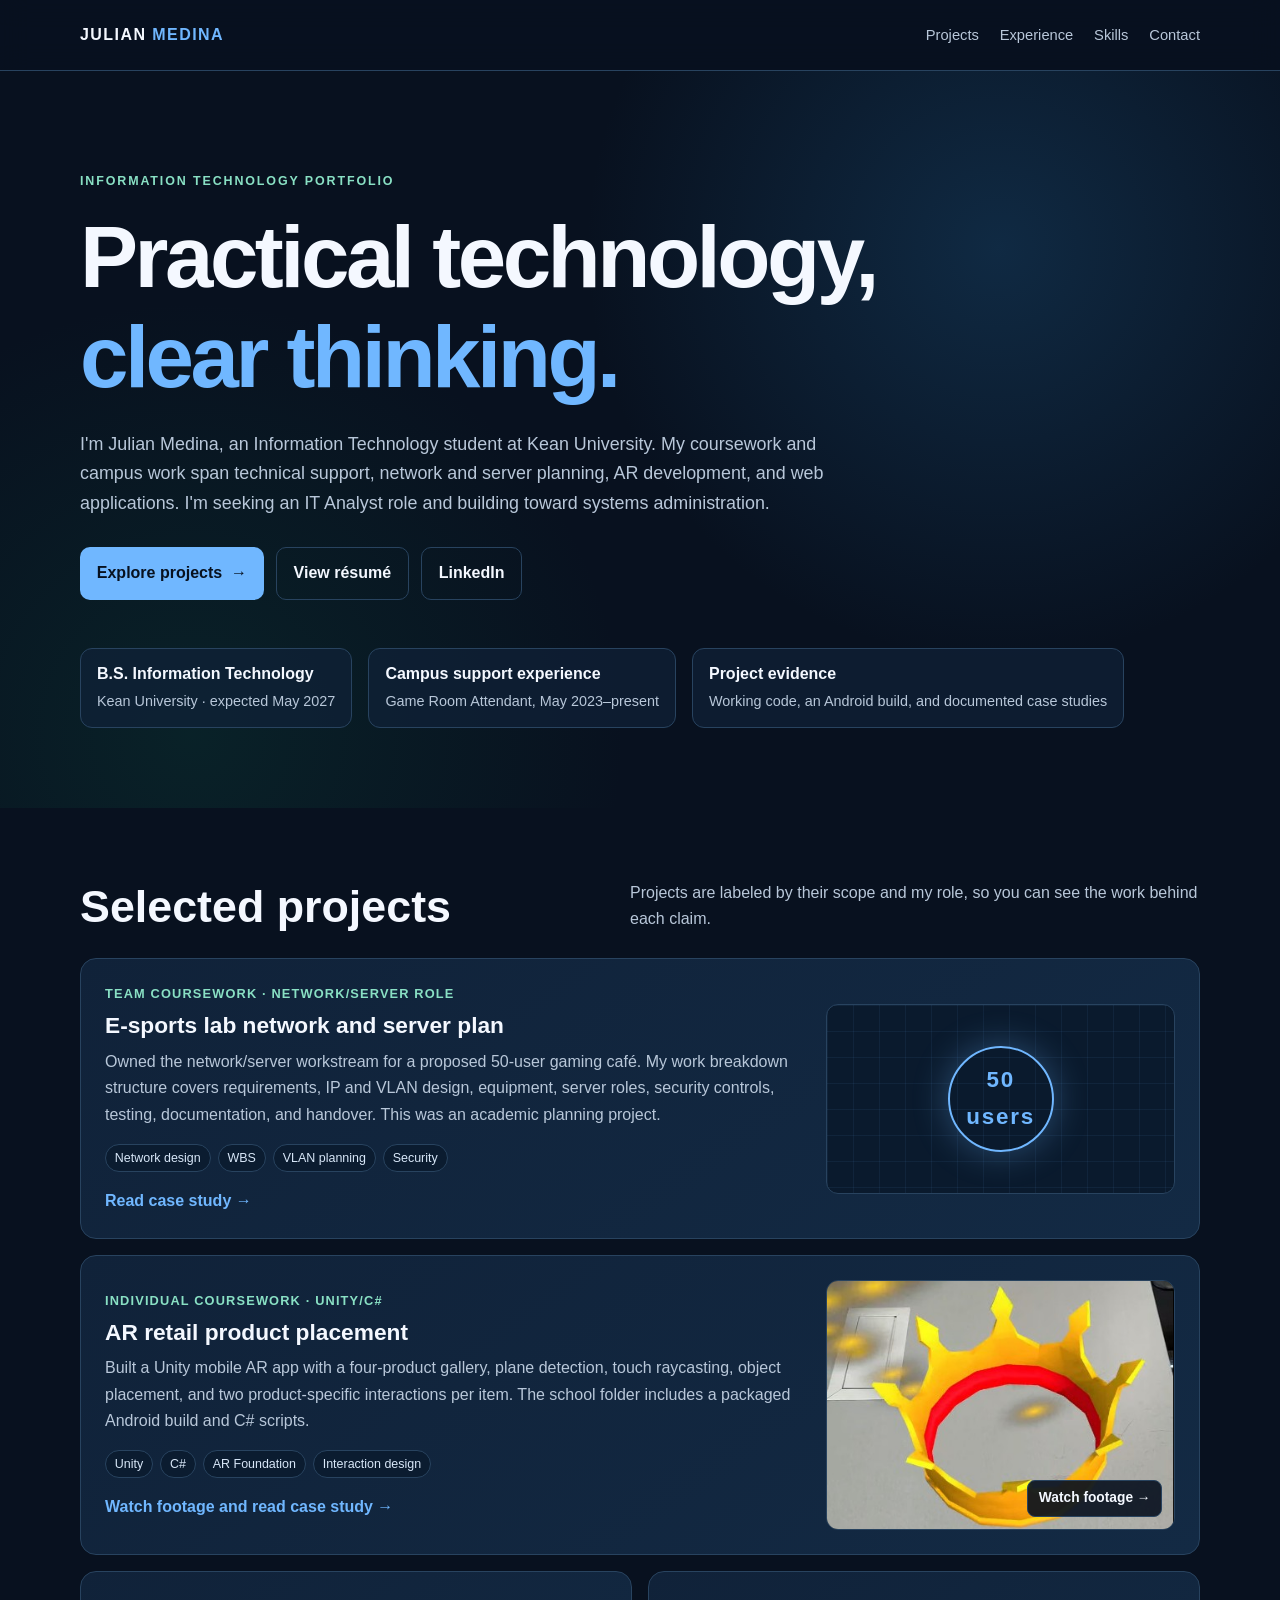
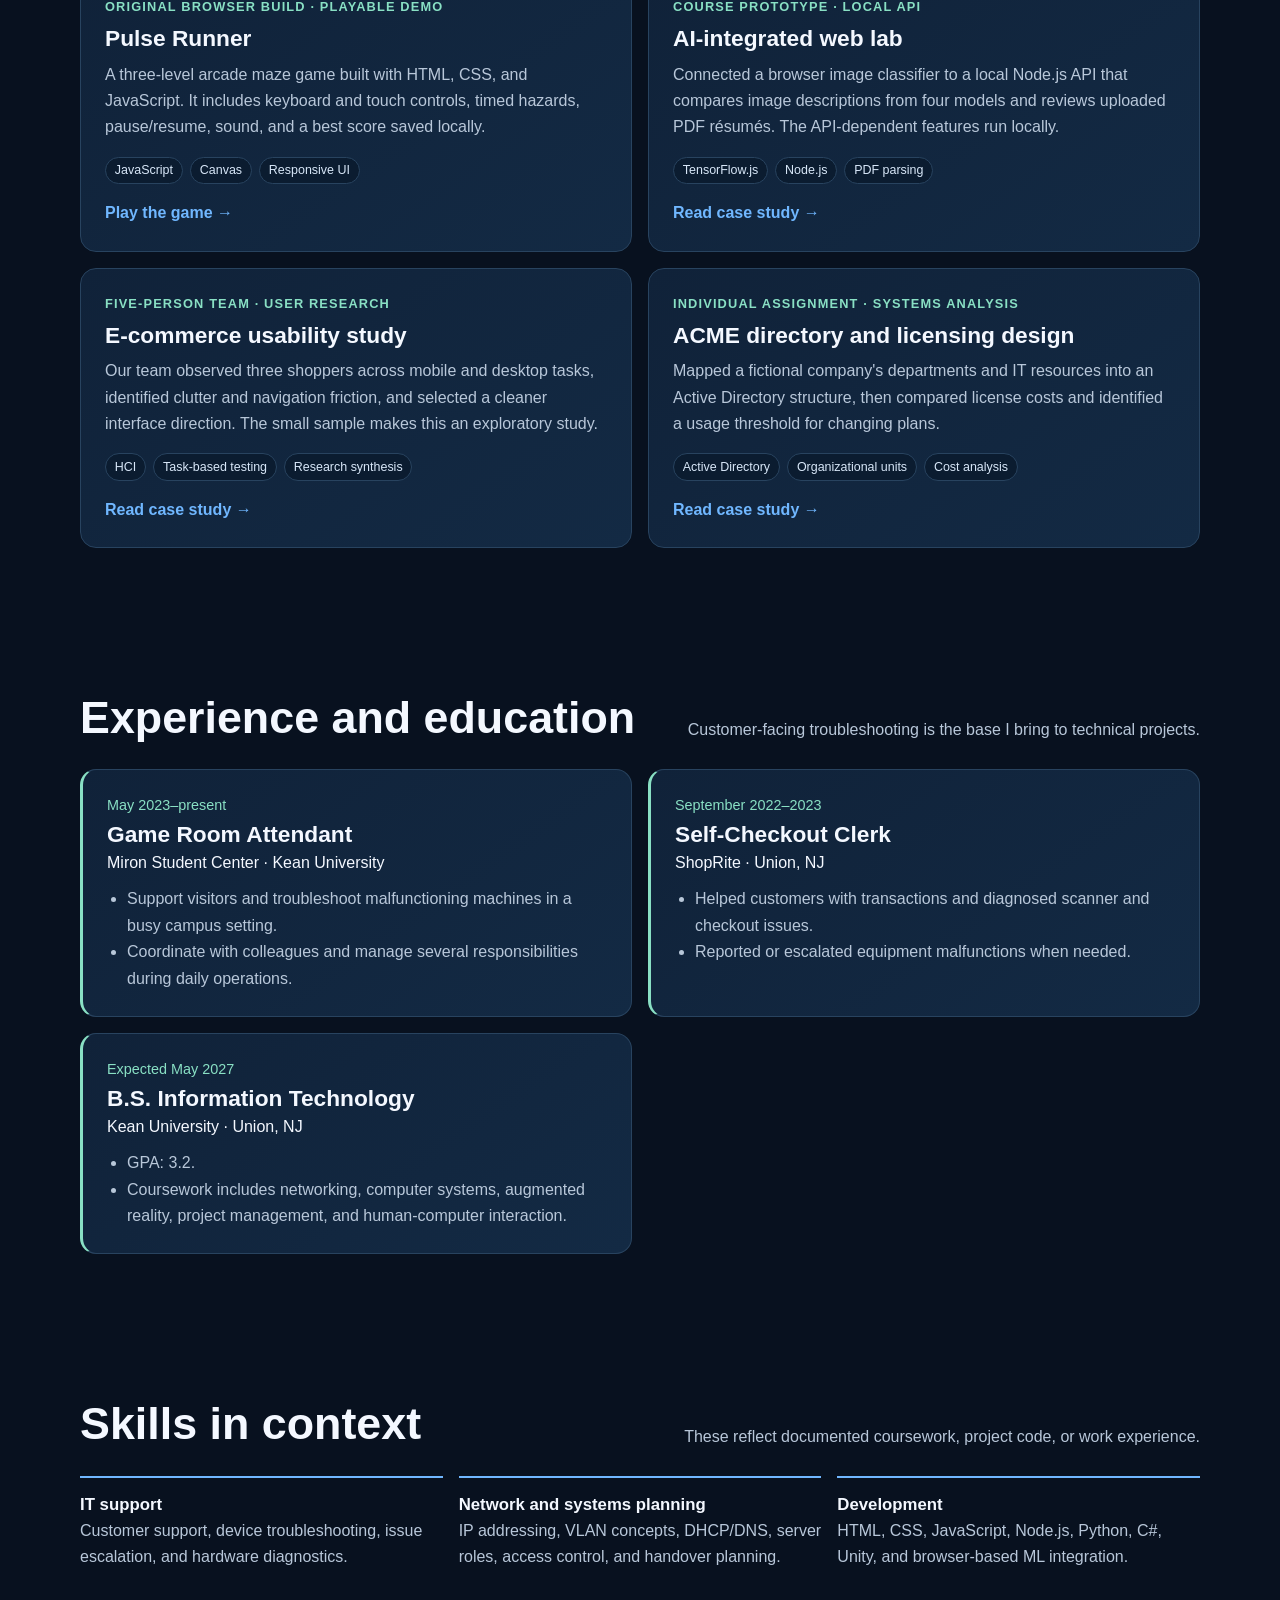
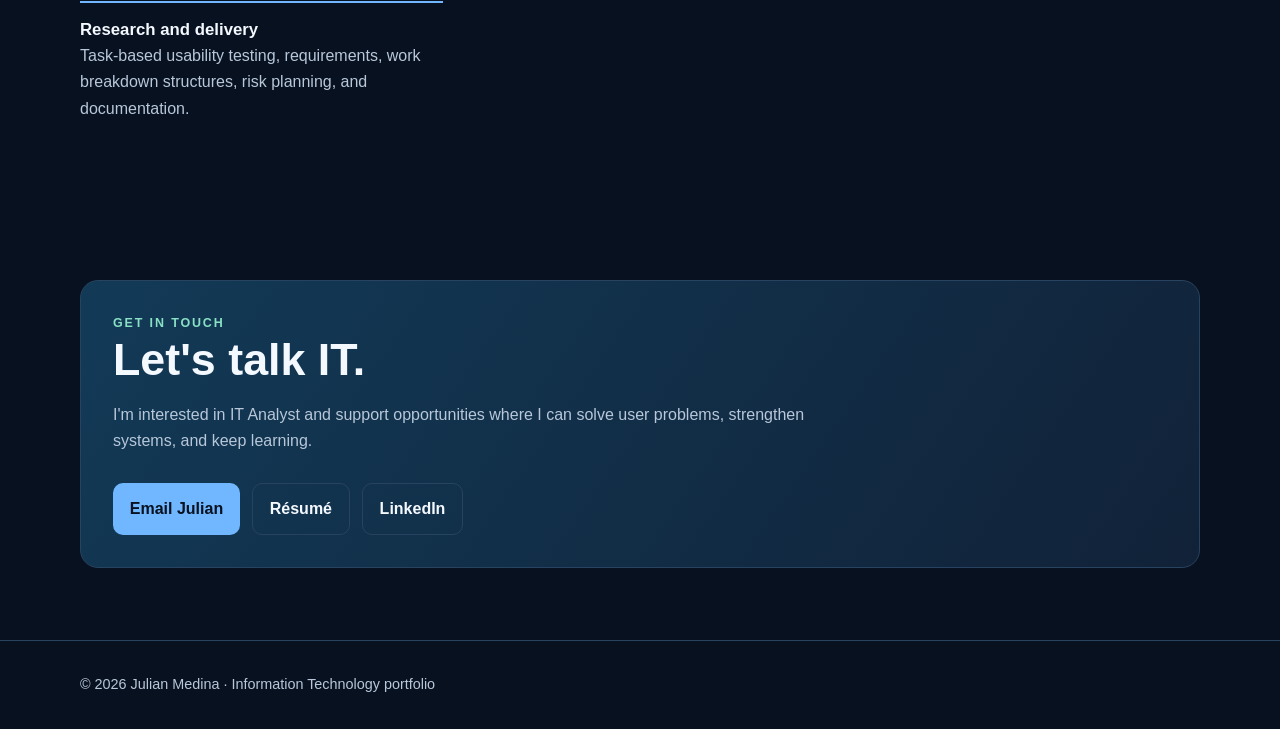
==== index.html @ b4d46b44 "Publish Julian Medina portfolio" ====
<!doctype html>
<html lang="en">
<head>
  <meta charset="utf-8">
  <meta name="viewport" content="width=device-width, initial-scale=1">
  <meta name="description" content="Julian Medina's IT portfolio: network and server planning, augmented reality, web development, AI prototypes, and user research.">
  <title>Julian Medina | IT Portfolio</title>
  <link rel="stylesheet" href="assets/site.css">
</head>
<body>
<a class="skip" href="#main">Skip to content</a>
<header class="site-header"><nav class="container nav" aria-label="Main navigation">
  <a class="brand" href="#top">JULIAN <span>MEDINA</span></a>
  <div class="nav-links"><a href="#projects">Projects</a><a href="#experience">Experience</a><a href="#skills">Skills</a><a href="#contact">Contact</a></div>
</nav></header>
<main id="main">
<div class="hero" id="top"><div class="container">
  <div class="eyebrow">Information Technology portfolio</div>
  <h1>Practical technology, <em>clear thinking.</em></h1>
  <p class="lead">I'm Julian Medina, an Information Technology student at Kean University. My coursework and campus work span technical support, network and server planning, AR development, and web applications. I'm seeking an IT Analyst role and building toward systems administration.</p>
  <div class="actions"><a class="button" href="#projects">Explore projects <span aria-hidden="true">→</span></a><a class="button secondary" href="Julian_Medina_Resume.pdf" target="_blank" rel="noopener">View résumé</a><a class="button secondary" href="https://www.linkedin.com/in/julian-medina-36a30a329" target="_blank" rel="noopener noreferrer">LinkedIn</a></div>
  <div class="hero-facts"><div class="fact"><strong>B.S. Information Technology</strong><span>Kean University · expected May 2027</span></div><div class="fact"><strong>Campus support experience</strong><span>Game Room Attendant, May 2023–present</span></div><div class="fact"><strong>Project evidence</strong><span>Working code, an Android build, and documented case studies</span></div></div>
</div></div>
<section id="projects"><div class="container">
  <div class="section-title"><h2>Selected projects</h2><p>Projects are labeled by their scope and my role, so you can see the work behind each claim.</p></div>
  <div class="grid">
    <article class="card featured"><div><div class="meta">Team coursework · Network/server role</div><h3><a href="projects/esports-lab.html">E-sports lab network and server plan</a></h3><p>Owned the network/server workstream for a proposed 50-user gaming café. My work breakdown structure covers requirements, IP and VLAN design, equipment, server roles, security controls, testing, documentation, and handover. This was an academic planning project.</p><div class="tags"><span class="tag">Network design</span><span class="tag">WBS</span><span class="tag">VLAN planning</span><span class="tag">Security</span></div><a class="card-link" href="projects/esports-lab.html">Read case study →</a></div><div class="feature-art" aria-hidden="true"><span>50<br>users</span></div></article>
    <article class="card featured"><div><div class="meta">Individual coursework · Unity/C#</div><h3><a href="projects/ar-retail.html">AR retail product placement</a></h3><p>Built a Unity mobile AR app with a four-product gallery, plane detection, touch raycasting, object placement, and two product-specific interactions per item. The school folder includes a packaged Android build and C# scripts.</p><div class="tags"><span class="tag">Unity</span><span class="tag">C#</span><span class="tag">AR Foundation</span><span class="tag">Interaction design</span></div><a class="card-link" href="projects/ar-retail.html">Watch footage and read case study →</a></div><a class="feature-poster" href="projects/ar-retail.html" aria-label="Watch footage of the AR retail app"><img src="assets/ar-retail-poster.jpg" alt="A crown visualized in AR on a real table"><span>Watch footage →</span></a></article>
    <article class="card"><div class="meta">Original browser build · Playable demo</div><h3><a href="projects/pulse-runner/index.html">Pulse Runner</a></h3><p>A three-level arcade maze game built with HTML, CSS, and JavaScript. It includes keyboard and touch controls, timed hazards, pause/resume, sound, and a best score saved locally.</p><div class="tags"><span class="tag">JavaScript</span><span class="tag">Canvas</span><span class="tag">Responsive UI</span></div><a class="card-link" href="projects/pulse-runner/index.html">Play the game →</a></article>
    <article class="card"><div class="meta">Course prototype · Local API</div><h3><a href="projects/ai-web-lab.html">AI-integrated web lab</a></h3><p>Connected a browser image classifier to a local Node.js API that compares image descriptions from four models and reviews uploaded PDF résumés. The API-dependent features run locally.</p><div class="tags"><span class="tag">TensorFlow.js</span><span class="tag">Node.js</span><span class="tag">PDF parsing</span></div><a class="card-link" href="projects/ai-web-lab.html">Read case study →</a></article>
    <article class="card"><div class="meta">Five-person team · User research</div><h3><a href="projects/hci-study.html">E-commerce usability study</a></h3><p>Our team observed three shoppers across mobile and desktop tasks, identified clutter and navigation friction, and selected a cleaner interface direction. The small sample makes this an exploratory study.</p><div class="tags"><span class="tag">HCI</span><span class="tag">Task-based testing</span><span class="tag">Research synthesis</span></div><a class="card-link" href="projects/hci-study.html">Read case study →</a></article>
    <article class="card"><div class="meta">Individual assignment · Systems analysis</div><h3><a href="projects/acme-directory.html">ACME directory and licensing design</a></h3><p>Mapped a fictional company's departments and IT resources into an Active Directory structure, then compared license costs and identified a usage threshold for changing plans.</p><div class="tags"><span class="tag">Active Directory</span><span class="tag">Organizational units</span><span class="tag">Cost analysis</span></div><a class="card-link" href="projects/acme-directory.html">Read case study →</a></article>
  </div>
</div></section>
<section id="experience"><div class="container"><div class="section-title"><h2>Experience and education</h2><p>Customer-facing troubleshooting is the base I bring to technical projects.</p></div><div class="experience">
  <div class="card"><div class="date">May 2023–present</div><h3>Game Room Attendant</h3><div>Miron Student Center · Kean University</div><ul><li>Support visitors and troubleshoot malfunctioning machines in a busy campus setting.</li><li>Coordinate with colleagues and manage several responsibilities during daily operations.</li></ul></div>
  <div class="card"><div class="date">September 2022–2023</div><h3>Self-Checkout Clerk</h3><div>ShopRite · Union, NJ</div><ul><li>Helped customers with transactions and diagnosed scanner and checkout issues.</li><li>Reported or escalated equipment malfunctions when needed.</li></ul></div>
  <div class="card"><div class="date">Expected May 2027</div><h3>B.S. Information Technology</h3><div>Kean University · Union, NJ</div><ul><li>GPA: 3.2.</li><li>Coursework includes networking, computer systems, augmented reality, project management, and human-computer interaction.</li></ul></div>
</div></div></section>
<section id="skills"><div class="container"><div class="section-title"><h2>Skills in context</h2><p>These reflect documented coursework, project code, or work experience.</p></div><div class="skills">
  <div class="skill"><h3>IT support</h3><p>Customer support, device troubleshooting, issue escalation, and hardware diagnostics.</p></div>
  <div class="skill"><h3>Network and systems planning</h3><p>IP addressing, VLAN concepts, DHCP/DNS, server roles, access control, and handover planning.</p></div>
  <div class="skill"><h3>Development</h3><p>HTML, CSS, JavaScript, Node.js, Python, C#, Unity, and browser-based ML integration.</p></div>
  <div class="skill"><h3>Research and delivery</h3><p>Task-based usability testing, requirements, work breakdown structures, risk planning, and documentation.</p></div>
</div></div></section>
<section id="contact"><div class="container"><div class="contact-panel"><div class="eyebrow">Get in touch</div><h2>Let's talk IT.</h2><p>I'm interested in IT Analyst and support opportunities where I can solve user problems, strengthen systems, and keep learning.</p><div class="actions"><a class="button" href="mailto:julu2517@gmail.com">Email Julian</a><a class="button secondary" href="Julian_Medina_Resume.pdf" target="_blank" rel="noopener">Résumé</a><a class="button secondary" href="https://www.linkedin.com/in/julian-medina-36a30a329" target="_blank" rel="noopener noreferrer">LinkedIn</a></div></div></div></section>
</main><footer><div class="container">© 2026 Julian Medina · Information Technology portfolio</div></footer>
</body></html>
---- assets/site.css ----
:root{--bg:#08111f;--panel:#102239;--panel2:#132a44;--ink:#f4f8ff;--muted:#b8c7d9;--line:#28435f;--blue:#70b7ff;--mint:#89e0c4;--gold:#f1c985}
*{box-sizing:border-box}
html{scroll-behavior:smooth}
body{margin:0;background:var(--bg);color:var(--ink);font:16px/1.65 Segoe UI,Arial,sans-serif}
a{color:var(--blue)}
a:hover{color:#b8dcff}
a:focus-visible,button:focus-visible{outline:3px solid var(--gold);outline-offset:3px}
.container{width:min(1120px,92%);margin:auto}
.skip{position:absolute;left:1rem;top:-4rem;background:var(--gold);color:#07111f;padding:.45rem .8rem;z-index:50}
.skip:focus{top:1rem}
.site-header{position:sticky;top:0;z-index:20;background:#08111feF;border-bottom:1px solid var(--line);backdrop-filter:blur(14px)}
.nav{display:flex;align-items:center;justify-content:space-between;gap:1.5rem;min-height:4.4rem}
.brand{color:var(--ink);text-decoration:none;font-weight:800;letter-spacing:.09em;white-space:nowrap}
.brand span{color:var(--blue)}
.nav-links{display:flex;gap:1.3rem;flex-wrap:wrap}
.nav-links a{color:var(--muted);font-size:.92rem;text-decoration:none}
.nav-links a:hover{color:var(--ink)}
.hero{padding:6.2rem 0 5rem;background:radial-gradient(circle at 78% 24%,#1b4f7966,transparent 36%),radial-gradient(circle at 15% 90%,#0d644c33,transparent 34%)}
.eyebrow{color:var(--mint);font-size:.78rem;font-weight:800;letter-spacing:.15em;text-transform:uppercase}
h1,h2,h3{line-height:1.15}
h1{font-size:clamp(2.8rem,6.8vw,5.8rem);letter-spacing:-.04em;max-width:900px;margin:1rem 0 1.4rem}
h1 em{font-style:normal;color:var(--blue)}
.lead{max-width:750px;color:var(--muted);font-size:1.12rem}
.actions{display:flex;gap:.75rem;flex-wrap:wrap;margin-top:1.8rem}
.button{display:inline-flex;align-items:center;gap:.55rem;background:var(--blue);color:#07111f;text-decoration:none;border-radius:10px;padding:.75rem 1.05rem;font-weight:800}
.button:hover{color:#07111f;background:#a6d4ff}
.button.secondary{background:transparent;border:1px solid var(--line);color:var(--ink)}
.button.secondary:hover{border-color:var(--blue);color:var(--ink)}
.hero-facts{display:flex;gap:1rem;flex-wrap:wrap;margin-top:3rem}
.fact{border:1px solid var(--line);border-radius:12px;padding:.8rem 1rem;background:#102239aa}
.fact strong{display:block}.fact span{color:var(--muted);font-size:.9rem}
section{padding:4.5rem 0}
.section-title{display:flex;justify-content:space-between;align-items:end;gap:1.3rem;margin-bottom:1.6rem}
h2{font-size:clamp(2rem,4vw,2.8rem);margin:0}
.section-title p{max-width:570px;color:var(--muted);margin:0}
.grid{display:grid;grid-template-columns:repeat(2,minmax(0,1fr));gap:1rem}
.card{background:linear-gradient(145deg,var(--panel),var(--panel2));border:1px solid var(--line);border-radius:16px;padding:1.5rem;min-width:0}
.card.featured{grid-column:span 2;display:grid;grid-template-columns:1.4fr .7fr;gap:1.5rem;align-items:center}
.card h3{font-size:1.42rem;margin:.5rem 0 .65rem}
.card h3 a{color:var(--ink);text-decoration:none}
.card h3 a:hover{color:var(--blue)}
.card p{color:var(--muted);margin:.5rem 0 1rem}
.meta{color:var(--mint);font-size:.8rem;text-transform:uppercase;letter-spacing:.09em;font-weight:800}
.tags{display:flex;gap:.45rem;flex-wrap:wrap;margin:.8rem 0 1rem}
.tag{border:1px solid var(--line);color:#d8e7f8;background:#0b1c30;border-radius:100px;padding:.15rem .55rem;font-size:.78rem}
.card-link{display:inline-block;font-weight:800;text-decoration:none}
.feature-art{border:1px solid var(--line);min-height:190px;border-radius:12px;background:linear-gradient(#70b7ff11 1px,transparent 1px),linear-gradient(90deg,#70b7ff11 1px,transparent 1px),#0a1a2d;background-size:26px 26px;display:grid;place-items:center;color:var(--blue);text-align:center;font-size:1.4rem;font-weight:900;letter-spacing:.08em;padding:1rem}
.feature-art span{border:2px solid var(--blue);border-radius:50%;width:106px;height:106px;display:grid;place-items:center;box-shadow:0 0 36px #70b7ff55}
.feature-poster{position:relative;display:block;height:250px;border:1px solid var(--line);border-radius:12px;overflow:hidden;background:#0a1a2d}
.feature-poster img{display:block;width:100%;height:100%;object-fit:cover;object-position:center 44%}
.feature-poster span{position:absolute;right:.75rem;bottom:.75rem;padding:.38rem .65rem;background:#08111fe8;border:1px solid var(--line);border-radius:8px;color:var(--ink);font-size:.86rem;font-weight:800}
.experience{display:grid;grid-template-columns:repeat(2,minmax(0,1fr));gap:1rem}
.experience .card{border-left:3px solid var(--mint)}
.experience h3{margin:.2rem 0}.experience .date{color:var(--mint);font-size:.9rem}
.experience ul{color:var(--muted);padding-left:1.25rem;margin:.6rem 0 0}
.skills{display:grid;grid-template-columns:repeat(3,minmax(0,1fr));gap:1rem}
.skill{border-top:2px solid var(--blue);padding:.9rem 0}
.skill h3{font-size:1.05rem;margin:.2rem 0}.skill p{color:var(--muted);margin:0}
.contact-panel{background:linear-gradient(125deg,#123a57,#112238);border:1px solid var(--line);border-radius:18px;padding:2rem}
.contact-panel p{color:var(--muted);max-width:700px}
footer{padding:2rem 0;border-top:1px solid var(--line);color:var(--muted);font-size:.9rem}
.page-hero{padding:4rem 0 2.7rem;background:radial-gradient(circle at 78% 20%,#1b4f7966,transparent 35%)}
.page-hero h1{font-size:clamp(2.5rem,5vw,4.6rem)}
.breadcrumbs{color:var(--muted);font-size:.85rem}.breadcrumbs a{color:var(--muted)}
.case-layout{display:grid;grid-template-columns:minmax(0,1.7fr) minmax(230px,.8fr);gap:1.3rem;align-items:start}
.prose{color:#d9e6f4}.prose h2{font-size:1.5rem;margin:2rem 0 .65rem}.prose h2:first-child{margin-top:0}.prose p{margin:.55rem 0 1rem}.prose ul,.prose ol{padding-left:1.3rem}.prose li{margin:.35rem 0}
.aside{position:sticky;top:5.5rem}.aside h2{font-size:1.1rem;margin:0 0 .8rem}.aside dl{margin:0}.aside dt{color:var(--mint);font-weight:700;font-size:.78rem;text-transform:uppercase;letter-spacing:.06em}.aside dd{margin:0 0 .9rem;color:var(--muted)}
.note{border-left:3px solid var(--gold);background:#382b1a77;padding:1rem 1.2rem;border-radius:0 10px 10px 0;color:#f3e5ca}
.video-figure{margin:0 0 2rem;padding:1rem;border:1px solid var(--line);border-radius:14px;background:var(--panel);text-align:center}
.video-figure video{display:block;width:min(100%,300px);height:auto;aspect-ratio:6/13;margin:auto;border-radius:8px;background:#07111f}
.video-figure figcaption{color:var(--muted);font-size:.88rem;margin-top:.7rem}
.flow{display:flex;gap:.4rem;flex-wrap:wrap;align-items:center;margin:1rem 0}.flow span{border:1px solid var(--line);background:var(--panel);padding:.55rem .75rem;border-radius:8px}.flow b{color:var(--mint)}
table{border-collapse:collapse;width:100%;margin:1rem 0;font-size:.94rem}th,td{border:1px solid var(--line);padding:.6rem .7rem;text-align:left;vertical-align:top}th{background:var(--panel2)}td{color:var(--muted)}
@media(max-width:800px){.nav{align-items:flex-start;flex-direction:column;padding:.8rem 0}.nav-links{gap:.75rem 1rem}.hero{padding:4.2rem 0 3.5rem}.grid,.experience,.skills,.case-layout{grid-template-columns:1fr}.card.featured{grid-column:auto;grid-template-columns:1fr}.section-title{display:block}.section-title p{margin-top:.6rem}.aside{position:static}}
@media(max-width:500px){.feature-art{min-height:140px}.card{padding:1.2rem}.contact-panel{padding:1.35rem}}
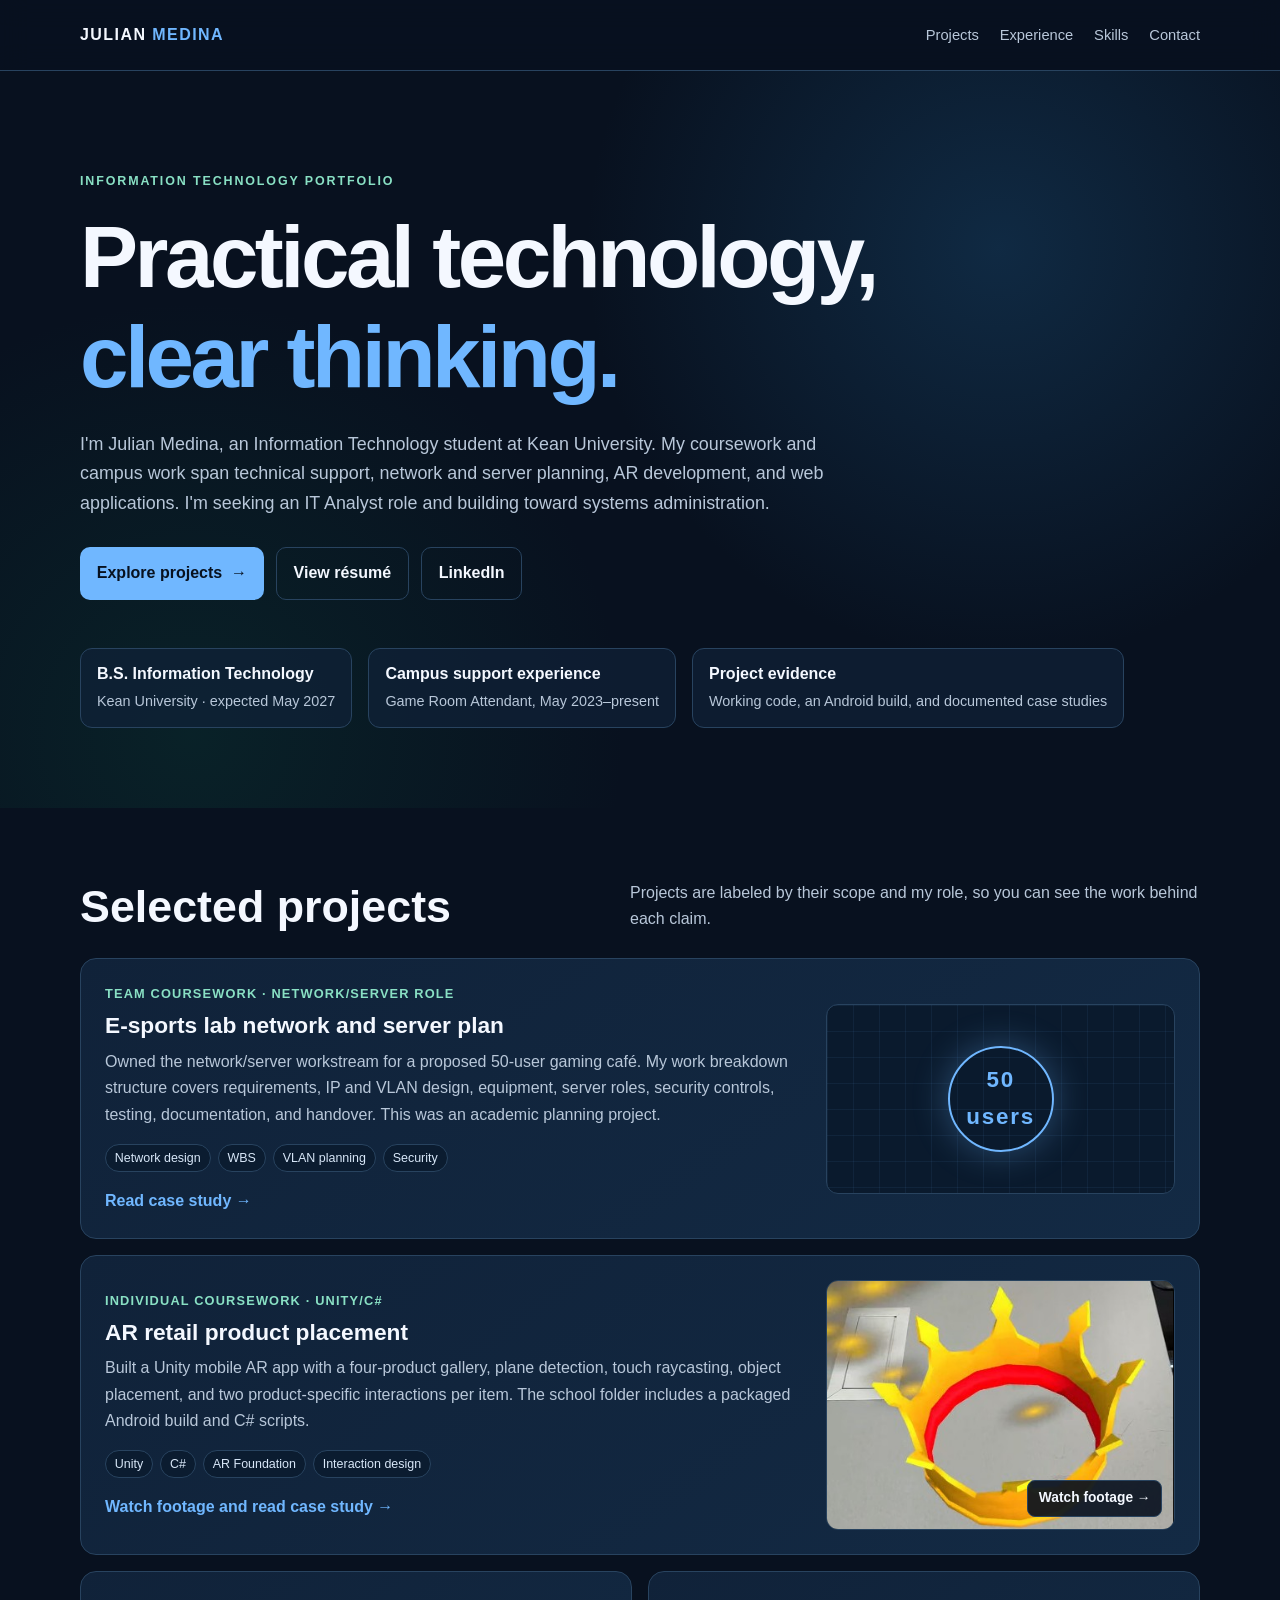
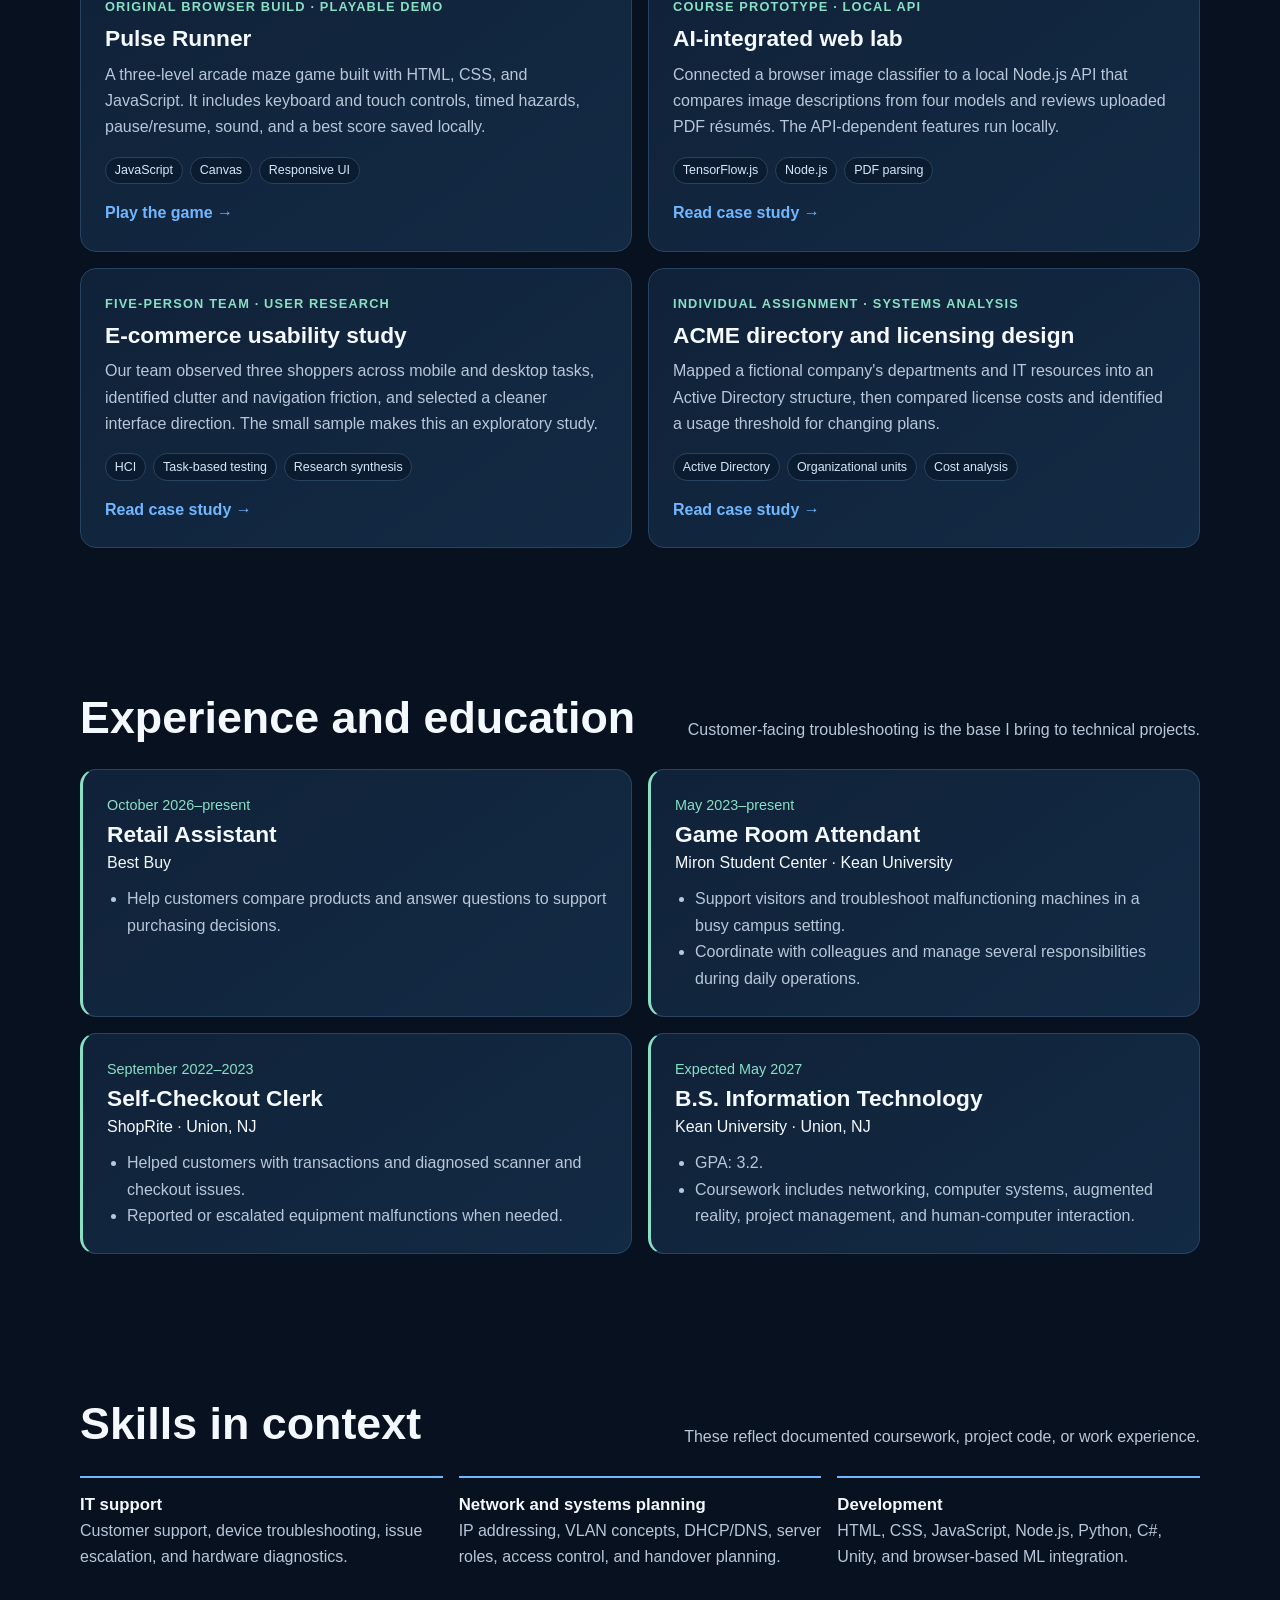
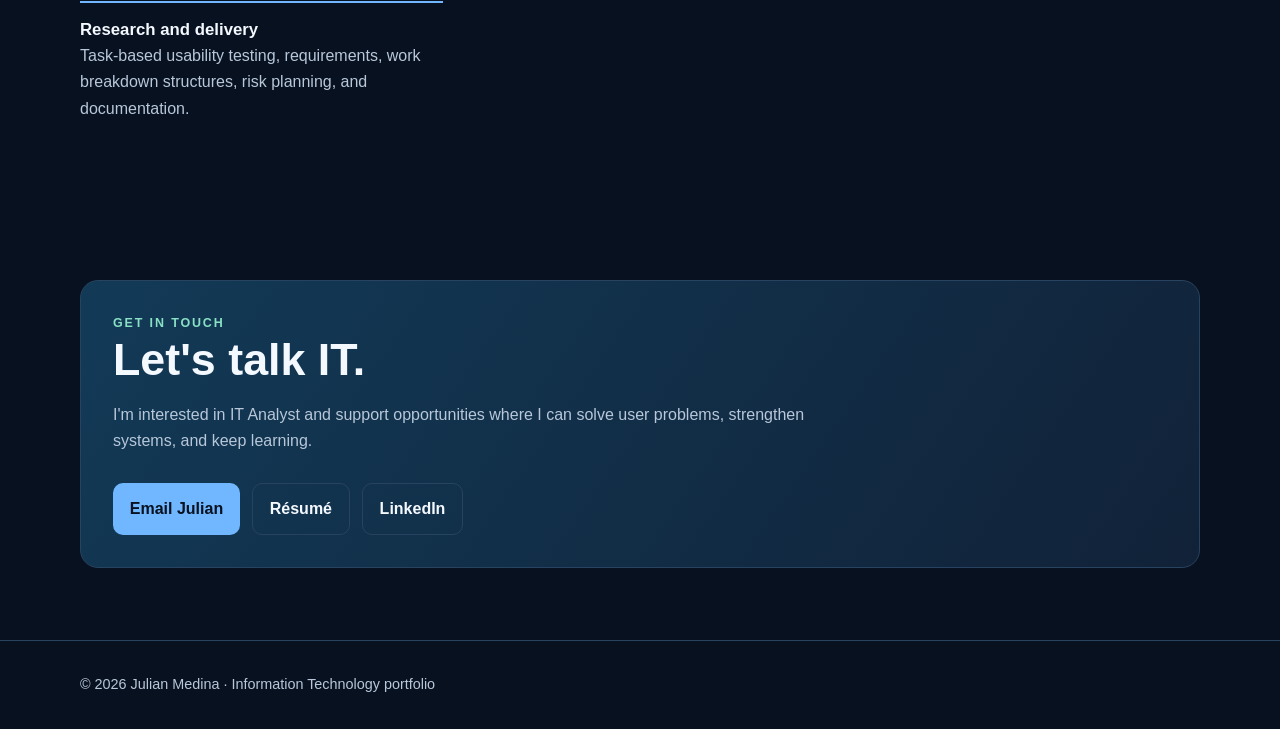
==== commit bf88d714: "Add Best Buy experience to resume and portfolio" ====
--- a/index.html
+++ b/index.html
@@ -18,7 +18,7 @@
   <div class="eyebrow">Information Technology portfolio</div>
   <h1>Practical technology, <em>clear thinking.</em></h1>
   <p class="lead">I'm Julian Medina, an Information Technology student at Kean University. My coursework and campus work span technical support, network and server planning, AR development, and web applications. I'm seeking an IT Analyst role and building toward systems administration.</p>
-  <div class="actions"><a class="button" href="#projects">Explore projects <span aria-hidden="true">→</span></a><a class="button secondary" href="Julian_Medina_Resume.pdf" target="_blank" rel="noopener">View résumé</a><a class="button secondary" href="https://www.linkedin.com/in/julian-medina-36a30a329" target="_blank" rel="noopener noreferrer">LinkedIn</a></div>
+  <div class="actions"><a class="button" href="#projects">Explore projects <span aria-hidden="true">→</span></a><a class="button secondary" href="Julian_Medina_Resume.pdf?v=2026-10-12-2" target="_blank" rel="noopener">View résumé</a><a class="button secondary" href="https://www.linkedin.com/in/julian-medina-36a30a329" target="_blank" rel="noopener noreferrer">LinkedIn</a></div>
   <div class="hero-facts"><div class="fact"><strong>B.S. Information Technology</strong><span>Kean University · expected May 2027</span></div><div class="fact"><strong>Campus support experience</strong><span>Game Room Attendant, May 2023–present</span></div><div class="fact"><strong>Project evidence</strong><span>Working code, an Android build, and documented case studies</span></div></div>
 </div></div>
 <section id="projects"><div class="container">
@@ -33,6 +33,7 @@
   </div>
 </div></section>
 <section id="experience"><div class="container"><div class="section-title"><h2>Experience and education</h2><p>Customer-facing troubleshooting is the base I bring to technical projects.</p></div><div class="experience">
+  <div class="card"><div class="date">October 2026–present</div><h3>Retail Assistant</h3><div>Best Buy</div><ul><li>Help customers compare products and answer questions to support purchasing decisions.</li></ul></div>
   <div class="card"><div class="date">May 2023–present</div><h3>Game Room Attendant</h3><div>Miron Student Center · Kean University</div><ul><li>Support visitors and troubleshoot malfunctioning machines in a busy campus setting.</li><li>Coordinate with colleagues and manage several responsibilities during daily operations.</li></ul></div>
   <div class="card"><div class="date">September 2022–2023</div><h3>Self-Checkout Clerk</h3><div>ShopRite · Union, NJ</div><ul><li>Helped customers with transactions and diagnosed scanner and checkout issues.</li><li>Reported or escalated equipment malfunctions when needed.</li></ul></div>
   <div class="card"><div class="date">Expected May 2027</div><h3>B.S. Information Technology</h3><div>Kean University · Union, NJ</div><ul><li>GPA: 3.2.</li><li>Coursework includes networking, computer systems, augmented reality, project management, and human-computer interaction.</li></ul></div>
@@ -43,6 +44,6 @@
   <div class="skill"><h3>Development</h3><p>HTML, CSS, JavaScript, Node.js, Python, C#, Unity, and browser-based ML integration.</p></div>
   <div class="skill"><h3>Research and delivery</h3><p>Task-based usability testing, requirements, work breakdown structures, risk planning, and documentation.</p></div>
 </div></div></section>
-<section id="contact"><div class="container"><div class="contact-panel"><div class="eyebrow">Get in touch</div><h2>Let's talk IT.</h2><p>I'm interested in IT Analyst and support opportunities where I can solve user problems, strengthen systems, and keep learning.</p><div class="actions"><a class="button" href="mailto:julu2517@gmail.com">Email Julian</a><a class="button secondary" href="Julian_Medina_Resume.pdf" target="_blank" rel="noopener">Résumé</a><a class="button secondary" href="https://www.linkedin.com/in/julian-medina-36a30a329" target="_blank" rel="noopener noreferrer">LinkedIn</a></div></div></div></section>
+<section id="contact"><div class="container"><div class="contact-panel"><div class="eyebrow">Get in touch</div><h2>Let's talk IT.</h2><p>I'm interested in IT Analyst and support opportunities where I can solve user problems, strengthen systems, and keep learning.</p><div class="actions"><a class="button" href="mailto:julu2517@gmail.com">Email Julian</a><a class="button secondary" href="Julian_Medina_Resume.pdf?v=2026-10-12-2" target="_blank" rel="noopener">Résumé</a><a class="button secondary" href="https://www.linkedin.com/in/julian-medina-36a30a329" target="_blank" rel="noopener noreferrer">LinkedIn</a></div></div></div></section>
 </main><footer><div class="container">© 2026 Julian Medina · Information Technology portfolio</div></footer>
 </body></html>
